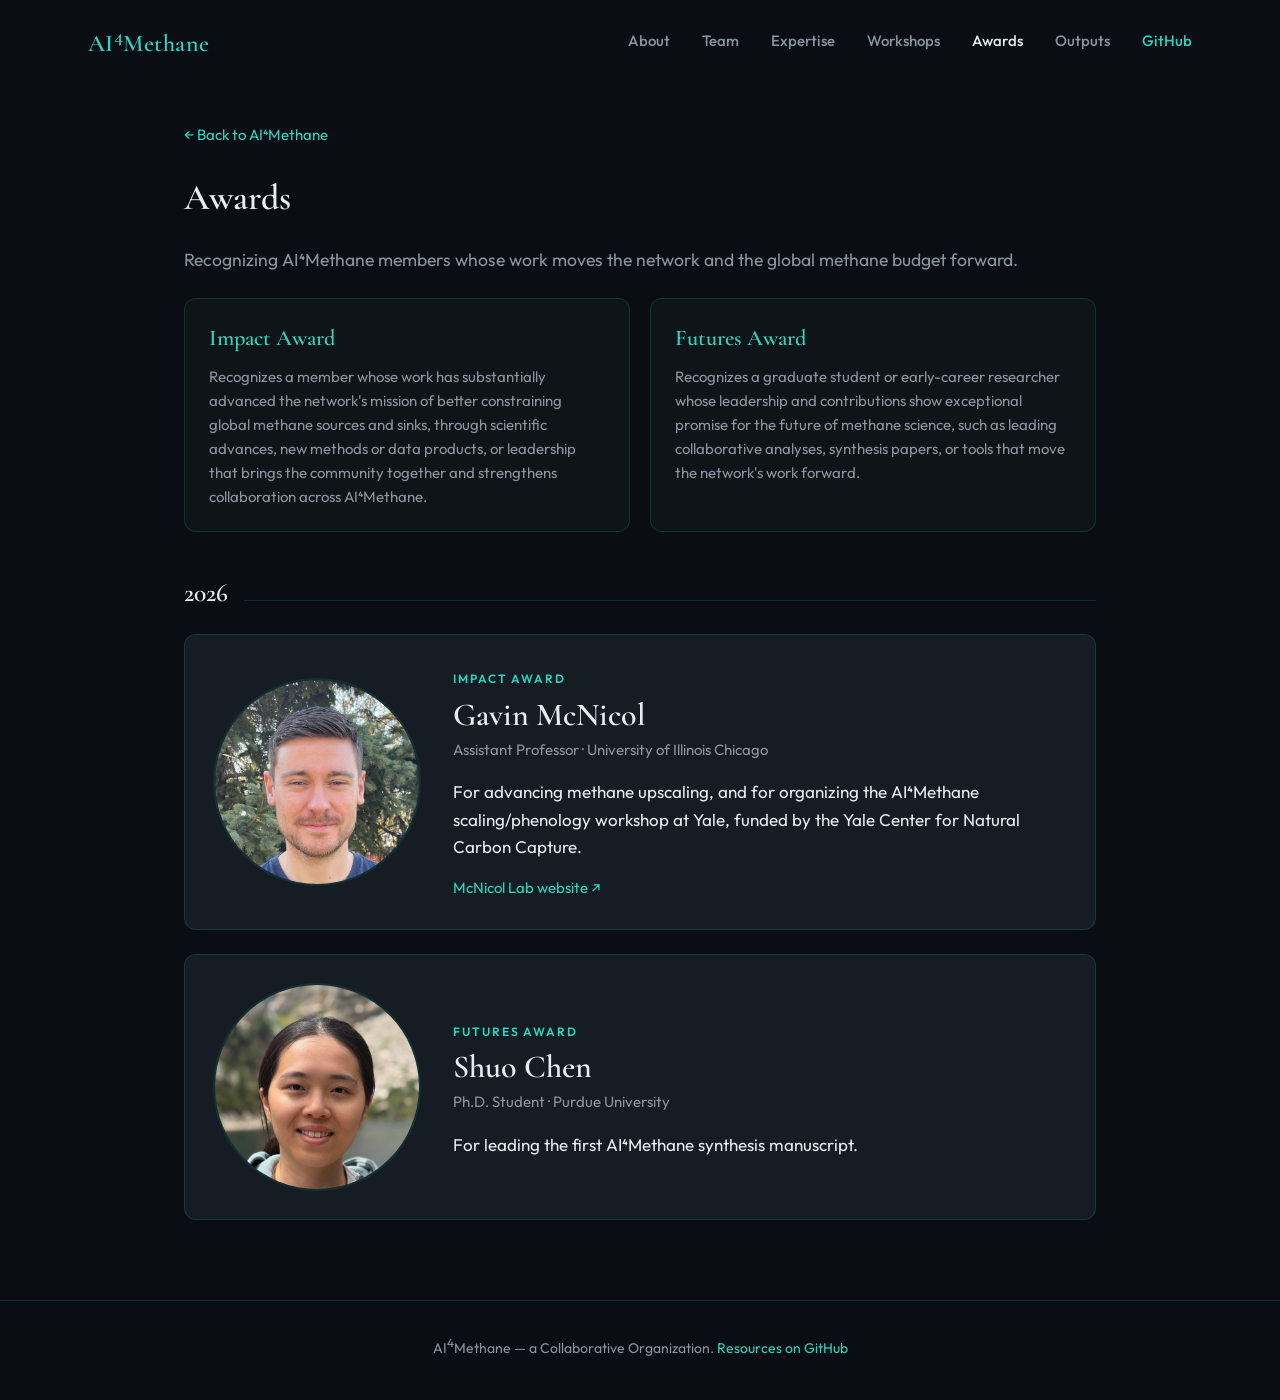
==== awards.html @ b7da412f "Add 2026 workshop and awards pages" ====
<!DOCTYPE html>
<html lang="en">
<head>
  <meta charset="UTF-8" />
  <meta name="viewport" content="width=device-width, initial-scale=1.0" />
  <title>Awards — AI⁴Methane</title>
  <meta name="description" content="AI⁴Methane awards recognizing members who advance methane science: the Impact Award and the Futures Award." />
  <link rel="preconnect" href="https://fonts.googleapis.com" />
  <link rel="preconnect" href="https://fonts.gstatic.com" crossorigin />
  <link href="https://fonts.googleapis.com/css2?family=Cormorant+Garamond:ital,wght@0,400;0,600;1,400&family=Outfit:wght@300;400;500;600&display=swap" rel="stylesheet" />
  <link rel="stylesheet" href="styles.css" />
  <link rel="stylesheet" href="expertise.css" />
  <style>
    .award-year {
      display: flex; align-items: baseline; gap: 1rem;
      font-family: var(--font-serif); font-weight: 600; font-size: 1.6rem; color: var(--text);
      margin: 2.5rem 0 1.25rem;
    }
    .award-year::after { content: ""; flex: 1; height: 1px; background: var(--border); }
    .award-types { display: grid; grid-template-columns: repeat(auto-fit, minmax(min(100%, 20rem), 1fr)); gap: 1.25rem; margin: 0 0 1rem; }
    .award-type { border: 1px solid var(--border); border-radius: var(--radius); padding: 1.35rem 1.5rem; background: var(--bg-elevated); }
    .award-type h3 { font-family: var(--font-serif); font-weight: 600; font-size: 1.4rem; margin: 0 0 0.5rem; color: var(--accent); }
    .award-type p { margin: 0; color: var(--text-muted); font-size: 0.9375rem; line-height: 1.6; }
    .awards-list { list-style: none; margin: 0; padding: 0; display: flex; flex-direction: column; gap: 1.5rem; }
    .award {
      display: grid; grid-template-columns: 13rem 1fr; gap: 2rem; align-items: center;
      background: var(--surface); border: 1px solid var(--border); border-radius: var(--radius);
      padding: 1.75rem; transition: border-color 0.2s ease, box-shadow 0.2s ease;
    }
    .award:hover { border-color: var(--accent); box-shadow: 0 0 20px var(--accent-glow); }
    .award-photo {
      width: 13rem; height: 13rem; border-radius: 50%; object-fit: cover; display: block;
      border: 2px solid var(--border); background: var(--bg-elevated);
    }
    .award-name-label {
      display: inline-block; font-size: 0.75rem; font-weight: 600; text-transform: uppercase; letter-spacing: 0.16em;
      color: var(--accent); margin: 0 0 0.5rem;
    }
    .award h2 { font-family: var(--font-serif); font-weight: 600; font-size: clamp(1.6rem, 3.5vw, 2rem); line-height: 1.15; margin: 0 0 0.25rem; }
    .award-role { color: var(--text-muted); font-size: 0.9375rem; margin: 0 0 1rem; }
    .award-citation { color: var(--text); margin: 0; max-width: 40em; line-height: 1.6; }
    .award-links { margin: 1rem 0 0; font-size: 0.9375rem; }
    .award-links a { color: var(--accent); text-decoration: none; }
    .award-links a:hover { text-decoration: underline; }
    @media (max-width: 640px) {
      .award { grid-template-columns: 1fr; gap: 1.25rem; padding: 1.5rem; text-align: center; justify-items: center; }
      .award-photo { width: 10rem; height: 10rem; }
      .award-citation { text-align: left; }
    }
  </style>
</head>
<body>
  <header class="site-header">
    <div class="wrap">
      <a href="index.html" class="logo">AI<sup>4</sup>Methane</a>
      <nav>
        <a href="index.html#about">About</a>
        <a href="index.html#team">Team</a>
        <a href="expertise.html">Expertise</a>
        <a href="index.html#workshops">Workshops</a>
        <a href="awards.html" aria-current="page" style="color:var(--text)">Awards</a>
        <a href="index.html#outputs">Outputs</a>
        <a href="https://cu-esiil.github.io/AI-for-Natural-Methane/" target="_blank" rel="noopener" class="nav-cta">GitHub</a>
      </nav>
    </div>
  </header>

  <main class="page-main">
    <section class="section" style="padding-top:1rem">
      <div class="wrap" style="max-width:60rem">
        <a href="index.html" class="page-back">← Back to AI⁴Methane</a>
        <h1 class="section-title" style="margin-bottom:0.5rem">Awards</h1>
        <p class="section-lead">Recognizing AI⁴Methane members whose work moves the network and the global methane budget forward.</p>

        <div class="award-types">
          <section class="award-type" aria-labelledby="about-impact">
            <h3 id="about-impact">Impact Award</h3>
            <p>Recognizes a member whose work has substantially advanced the network's mission of better constraining global methane sources and sinks, through scientific advances, new methods or data products, or leadership that brings the community together and strengthens collaboration across AI⁴Methane.</p>
          </section>
          <section class="award-type" aria-labelledby="about-futures">
            <h3 id="about-futures">Futures Award</h3>
            <p>Recognizes a graduate student or early-career researcher whose leadership and contributions show exceptional promise for the future of methane science, such as leading collaborative analyses, synthesis papers, or tools that move the network's work forward.</p>
          </section>
        </div>

        <!-- To add an award: copy one <li class="award"> block, put the photo in images/awards/
             (square, about 640×640 px), and add a new year heading above the list if needed. -->
        <h2 class="award-year" id="y2026">2026</h2>
        <ul class="awards-list">
          <li class="award" id="impact-2026-mcnicol">
            <img class="award-photo" src="images/awards/gavin-mcnicol-2026.jpg" alt="Portrait of Gavin McNicol" width="640" height="640" loading="lazy" />
            <div>
              <p class="award-name-label">Impact Award</p>
              <h2>Gavin McNicol</h2>
              <p class="award-role">Assistant Professor · University of Illinois Chicago</p>
              <p class="award-citation">For advancing methane upscaling, and for organizing the AI⁴Methane scaling/phenology workshop at Yale, funded by the Yale Center for Natural Carbon Capture.</p>
              <p class="award-links"><a href="https://mcnicol-lab.github.io/ecophilab/" target="_blank" rel="noopener">McNicol Lab website ↗</a></p>
            </div>
          </li>
          <li class="award" id="futures-2026-chen">
            <img class="award-photo" src="images/awards/shuo-chen-2026.jpg" alt="Portrait of Shuo Chen" width="640" height="640" loading="lazy" />
            <div>
              <p class="award-name-label">Futures Award</p>
              <h2>Shuo Chen</h2>
              <p class="award-role">Ph.D. Student · Purdue University</p>
              <p class="award-citation">For leading the first AI⁴Methane synthesis manuscript.</p>
            </div>
          </li>
        </ul>
      </div>
    </section>
  </main>

  <footer class="site-footer">
    <div class="wrap">
      <p>AI<sup>4</sup>Methane — a Collaborative Organization. <a href="https://cu-esiil.github.io/AI-for-Natural-Methane/" target="_blank" rel="noopener">Resources on GitHub</a></p>
    </div>
  </footer>
  <script src="script.js"></script>
</body>
</html>
---- styles.css ----
/* AI4M — AI for Natural Methane | Distinctive dark theme */

:root {
  --bg: #0a0e14;
  --bg-elevated: #0f1419;
  --surface: #151c24;
  --text: #e6edf3;
  --text-muted: #8b949e;
  --accent: #2dd4bf;
  --accent-dim: #14b8a6;
  --accent-glow: rgba(45, 212, 191, 0.25);
  --border: rgba(45, 212, 191, 0.15);
  --font-serif: "Cormorant Garamond", Georgia, serif;
  --font-sans: "Outfit", system-ui, sans-serif;
  --space: 1.5rem;
  --wrap: min(90vw, 72rem);
  --radius: 12px;
}

*,
*::before,
*::after {
  box-sizing: border-box;
}

html {
  scroll-behavior: smooth;
}

/* Scroll-triggered reveal animations */
.reveal {
  opacity: 0;
  transform: translateY(28px);
  transition:
    opacity 0.7s cubic-bezier(0.22, 1, 0.36, 1),
    transform 0.7s cubic-bezier(0.22, 1, 0.36, 1);
}

.reveal.is-visible {
  opacity: 1;
  transform: translateY(0);
}

.reveal[data-delay="0"] { transition-delay: 0ms; }
.reveal[data-delay="1"] { transition-delay: 80ms; }
.reveal[data-delay="2"] { transition-delay: 160ms; }
.reveal[data-delay="3"] { transition-delay: 240ms; }
.reveal[data-delay="4"] { transition-delay: 320ms; }
.reveal[data-delay="5"] { transition-delay: 400ms; }

@media (prefers-reduced-motion: reduce) {
  .reveal {
    opacity: 1;
    transform: none;
    transition-duration: 0.01ms;
  }
  .reveal.is-visible { transform: none; }
  .team-card.reveal { transform: none; }
  .team-card.reveal.is-visible { transform: none; }
  .approach-list li.reveal { transform: none; }
  .approach-list li.reveal.is-visible { transform: none; }
  .sector-card.reveal { transform: none; }
  .sector-card.reveal.is-visible { transform: none; }
}

/* Slight scale-up for cards when they enter */
.team-card.reveal {
  transform: translateY(28px) scale(0.97);
}
.team-card.reveal.is-visible {
  transform: translateY(0) scale(1);
}

/* Approach list items slide in from the left */
.approach-list li.reveal {
  transform: translateX(-24px) translateY(12px);
}
.approach-list li.reveal.is-visible {
  transform: translateX(0) translateY(0);
}

.sector-card.reveal {
  transform: translateY(28px) scale(0.98);
}
.sector-card.reveal.is-visible {
  transform: translateY(0) scale(1);
}

body {
  margin: 0;
  font-family: var(--font-sans);
  font-weight: 400;
  font-size: 1.0625rem;
  line-height: 1.65;
  color: var(--text);
  background: var(--bg);
  min-height: 100vh;
  position: relative;
  overflow-x: hidden;
}

/* Noise overlay disabled for Chrome stability (Safari was fine with it) */
.noise {
  display: none;
}

.wrap {
  width: 100%;
  max-width: var(--wrap);
  margin-left: auto;
  margin-right: auto;
  padding-left: var(--space);
  padding-right: var(--space);
}

/* Header */
.site-header {
  position: fixed;
  top: 0;
  left: 0;
  right: 0;
  z-index: 50;
  padding: 1.25rem 0;
  background: linear-gradient(to bottom, var(--bg) 60%, transparent);
  transition: background 0.3s ease;
}

.site-header.scrolled {
  background: rgba(10, 14, 20, 0.98);
  /* no backdrop-filter: avoids Chrome GPU crash on some systems */
}

.site-header .wrap {
  display: flex;
  align-items: center;
  justify-content: space-between;
}

.logo {
  font-family: var(--font-serif);
  font-weight: 600;
  font-size: 1.5rem;
  color: var(--accent);
  text-decoration: none;
  letter-spacing: 0.02em;
}

.site-header nav {
  display: flex;
  align-items: center;
  gap: 2rem;
}

.site-header nav a {
  color: var(--text-muted);
  text-decoration: none;
  font-weight: 500;
  font-size: 0.9375rem;
  transition: color 0.2s ease;
}

.site-header nav a:hover {
  color: var(--text);
}

.nav-cta {
  color: var(--accent) !important;
}

.nav-cta:hover {
  color: var(--accent-dim) !important;
}

/* Hero */
.hero {
  position: relative;
  min-height: 100vh;
  display: flex;
  align-items: center;
  padding: 8rem 0 6rem;
}

.hero-label {
  font-size: 0.8125rem;
  font-weight: 500;
  text-transform: uppercase;
  letter-spacing: 0.2em;
  color: var(--accent);
  margin-bottom: 1rem;
}

.hero-title {
  font-family: var(--font-serif);
  font-weight: 600;
  font-size: clamp(2.75rem, 8vw, 4.5rem);
  line-height: 1.1;
  margin: 0 0 1.25rem;
  letter-spacing: -0.02em;
  background: linear-gradient(135deg, #fff 0%, var(--text-muted) 100%);
  -webkit-background-clip: text;
  -webkit-text-fill-color: transparent;
  background-clip: text;
}

.hero-subtitle {
  font-size: clamp(1.1rem, 2.5vw, 1.35rem);
  color: var(--text-muted);
  max-width: 36em;
  margin: 0 0 2.5rem;
  line-height: 1.5;
}

.hero-cta {
  display: flex;
  flex-wrap: wrap;
  gap: 1rem;
}

/* Buttons */
.btn {
  display: inline-flex;
  align-items: center;
  justify-content: center;
  padding: 0.75rem 1.5rem;
  font-family: var(--font-sans);
  font-size: 0.9375rem;
  font-weight: 500;
  text-decoration: none;
  border-radius: var(--radius);
  transition: transform 0.2s ease, box-shadow 0.2s ease;
}

.btn-primary {
  background: var(--accent);
  color: var(--bg);
}

.btn-primary:hover {
  box-shadow: 0 0 24px var(--accent-glow);
  transform: translateY(-1px);
}

.btn-ghost {
  color: var(--text-muted);
  border: 1px solid var(--border);
}

.btn-ghost:hover {
  color: var(--text);
  border-color: var(--accent);
}

/* Hero visual orbs */
.hero-visual {
  position: absolute;
  inset: 0;
  overflow: hidden;
  pointer-events: none;
}

/* Hero orbs: no blur to avoid Chrome GPU/compositor crash (Safari handles blur better) */
.grid-orb {
  position: absolute;
  border-radius: 50%;
  opacity: 0.2;
}

.grid-orb-1 {
  width: 40vmin;
  height: 40vmin;
  background: var(--accent-glow);
  top: 10%;
  right: 10%;
}

.grid-orb-2 {
  width: 28vmin;
  height: 28vmin;
  background: rgba(20, 184, 166, 0.25);
  bottom: 20%;
  left: 5%;
}

.grid-orb-3 {
  width: 22vmin;
  height: 22vmin;
  background: rgba(45, 212, 191, 0.2);
  top: 50%;
  left: 50%;
  transform: translate(-50%, -50%);
}

/* Sections */
.section {
  padding: 5rem 0;
  position: relative;
  z-index: 1;
}

.section-title {
  font-family: var(--font-serif);
  font-weight: 600;
  font-size: clamp(1.75rem, 4vw, 2.25rem);
  margin: 0 0 1.5rem;
  color: var(--text);
}

.section-lead {
  color: var(--text-muted);
  margin-bottom: 1.5rem;
  font-size: 1.1rem;
}

.prose {
  max-width: 50em;
}

.prose p {
  margin: 0 0 1.25rem;
  color: var(--text-muted);
}

.prose p:last-child {
  margin-bottom: 0;
}

.prose strong {
  color: var(--text);
  font-weight: 500;
}

/* Team */
.team-list {
  list-style: none;
  margin: 0;
  padding: 0;
  display: grid;
  grid-template-columns: repeat(auto-fill, minmax(260px, 1fr));
  gap: 1.5rem;
}

.team-card {
  background: var(--surface);
  border: 1px solid var(--border);
  border-radius: var(--radius);
  padding: 1.5rem;
  display: flex;
  flex-direction: column;
  align-items: center;
  text-align: center;
  gap: 0.75rem;
  transition:
    border-color 0.2s ease,
    box-shadow 0.2s ease,
    opacity 0.7s cubic-bezier(0.22, 1, 0.36, 1),
    transform 0.7s cubic-bezier(0.22, 1, 0.36, 1);
}

.team-portrait {
  width: 120px;
  height: 120px;
  border-radius: 50%;
  object-fit: cover;
  border: 2px solid var(--border);
  background: var(--bg-elevated);
}

.team-card:hover {
  border-color: var(--accent);
  box-shadow: 0 0 20px var(--accent-glow);
}

/* Participant map (our network) */
.network-section {
  margin-top: 3rem;
  padding-top: 2rem;
  border-top: 1px solid var(--border);
}
.network-section .section-title {
  margin-bottom: 0.5rem;
}
.map-stats {
  color: var(--text-muted);
  margin-bottom: 0.75rem;
  font-size: 0.9375rem;
}
.map-stats #map-participant-count,
.map-stats #map-institution-count {
  color: var(--accent);
  font-weight: 600;
}
.map-stats a {
  color: var(--accent);
  text-decoration: none;
}
.map-stats a:hover {
  text-decoration: underline;
}
.participant-map {
  width: 100%;
  height: 360px;
  border-radius: var(--radius);
  border: 1px solid var(--border);
  background: var(--surface);
}
.participant-map .leaflet-popup-content-wrapper {
  background: var(--surface);
  color: var(--text);
  border: 1px solid var(--border);
  border-radius: 8px;
}
.participant-map .leaflet-popup-tip { background: var(--surface); }
.participant-map .map-popup { padding: 0.25rem 0; line-height: 1.4; }
.participant-map .participant-marker { background: none; border: none; }
.participant-map .participant-marker-dot {
  display: block;
  width: 12px;
  height: 12px;
  margin: -6px 0 0 -6px;
  background: var(--accent);
  border: 2px solid var(--bg);
  border-radius: 50%;
  box-shadow: 0 1px 3px rgba(0,0,0,0.4);
}

.team-name {
  font-family: var(--font-serif);
  font-size: 1.25rem;
  font-weight: 600;
  color: var(--text);
}

.team-org {
  font-size: 0.875rem;
  color: var(--text-muted);
  line-height: 1.4;
}

/* Approach */
.approach-list {
  list-style: none;
  margin: 0;
  padding: 0;
  display: flex;
  flex-direction: column;
  gap: 1rem;
}

.approach-list li {
  display: flex;
  align-items: flex-start;
  gap: 1rem;
  padding: 1rem 1.25rem;
  background: var(--surface);
  border: 1px solid var(--border);
  border-radius: var(--radius);
  color: var(--text-muted);
  transition:
    opacity 0.7s cubic-bezier(0.22, 1, 0.36, 1),
    transform 0.7s cubic-bezier(0.22, 1, 0.36, 1);
}

.approach-list li strong {
  color: var(--text);
}

.approach-icon {
  flex-shrink: 0;
  width: 2rem;
  height: 2rem;
  display: flex;
  align-items: center;
  justify-content: center;
  background: var(--accent);
  color: var(--bg);
  border-radius: 6px;
  font-size: 1.1rem;
  font-weight: 600;
}

/* Sectors */
.sectors-list {
  list-style: none;
  margin: 0;
  padding: 0;
  display: grid;
  gap: 1.5rem;
  grid-template-columns: repeat(auto-fit, minmax(280px, 1fr));
}

.sector-card {
  background: var(--surface);
  border: 1px solid var(--border);
  border-radius: var(--radius);
  padding: 1.5rem 1.75rem;
  display: flex;
  flex-direction: column;
  gap: 0.75rem;
  transition:
    border-color 0.2s ease,
    box-shadow 0.2s ease,
    opacity 0.7s cubic-bezier(0.22, 1, 0.36, 1),
    transform 0.7s cubic-bezier(0.22, 1, 0.36, 1);
}

.sector-card:hover {
  border-color: var(--accent);
  box-shadow: 0 0 20px var(--accent-glow);
}

.sector-name {
  font-family: var(--font-serif);
  font-size: 1.35rem;
  font-weight: 600;
  color: var(--accent);
}

.sector-desc {
  font-size: 0.9375rem;
  color: var(--text-muted);
  line-height: 1.6;
}

/* Past / Upcoming Workshops */
.workshops-grid {
  display: grid;
  grid-template-columns: repeat(auto-fit, minmax(min(100%, 240px), 1fr));
  gap: 1.5rem;
  margin-bottom: 1.5rem;
}

.workshop-card {
  background: var(--surface);
  border: 1px solid var(--border);
  border-radius: var(--radius);
  overflow: hidden;
  display: flex;
  flex-direction: column;
  transition: border-color 0.2s ease, box-shadow 0.2s ease;
}

.workshop-card:hover {
  border-color: var(--accent);
  box-shadow: 0 0 20px var(--accent-glow);
}

.workshop-image-link {
  display: block;
  position: relative;
  aspect-ratio: 16 / 10;
  background: var(--bg-elevated);
}

.workshop-image {
  width: 100%;
  height: 100%;
  object-fit: cover;
  display: block;
}

.workshop-image-fallback {
  display: none;
  align-items: center;
  justify-content: center;
  width: 100%;
  height: 100%;
  font-size: 0.9375rem;
  font-weight: 500;
  color: var(--text-muted);
  background: var(--bg-elevated);
  text-align: center;
  padding: 1rem;
}

.workshop-card-upcoming .workshop-image-fallback {
  display: flex;
}

.workshop-body {
  padding: 1.25rem 1.5rem;
  display: flex;
  flex-direction: column;
  gap: 0.5rem;
}

.workshop-title {
  font-family: var(--font-serif);
  font-size: 1.25rem;
  font-weight: 600;
  margin: 0;
  color: var(--text);
}

.workshop-meta {
  font-size: 0.8125rem;
  color: var(--accent);
  margin: 0;
  font-weight: 500;
}

.workshop-desc {
  font-size: 0.9375rem;
  color: var(--text-muted);
  line-height: 1.55;
  margin: 0;
}

.workshop-more { color: var(--accent); text-decoration: none; font-weight: 500; }
.workshop-more:hover { text-decoration: underline; }
a.workshop-image-link { overflow: hidden; }
a.workshop-image-link .workshop-image { transition: transform 0.4s ease; }
a.workshop-image-link:hover .workshop-image { transform: scale(1.03); }

.workshops-cta {
  margin: 0;
  text-align: center;
}

.workshops-cta .btn {
  margin: 0;
}

/* Outputs */
.outputs-card {
  background: var(--surface);
  border: 1px solid var(--border);
  border-radius: var(--radius);
  padding: 2rem;
  max-width: 40em;
}

.outputs-card p {
  margin: 0 0 1rem;
  color: var(--text-muted);
}

.outputs-card ul {
  margin: 0 0 1.5rem 1.25rem;
  color: var(--text-muted);
}

.outputs-card ul li {
  margin-bottom: 0.5rem;
}

.outputs-card .btn {
  margin-top: 0.5rem;
}

/* CTA */
.section-cta {
  text-align: center;
  padding: 4rem 0;
}

.cta-text {
  font-size: 0.9375rem;
  color: var(--text-muted);
  margin: 0 0 0.5rem;
}

.link-esiil {
  font-family: var(--font-serif);
  font-size: 1.5rem;
  font-weight: 600;
  color: var(--accent);
  text-decoration: none;
}

.link-esiil:hover {
  text-decoration: underline;
}

/* Footer */
.site-footer {
  padding: 2rem 0;
  border-top: 1px solid var(--border);
}

.site-footer .wrap {
  text-align: center;
}

.site-footer p {
  margin: 0 0 0.5rem;
  font-size: 0.875rem;
  color: var(--text-muted);
}

.site-footer a {
  color: var(--accent);
  text-decoration: none;
}

.site-footer a:hover {
  text-decoration: underline;
}

/* Responsive */
@media (max-width: 768px) {
  .site-header nav {
    gap: 1.25rem;
  }

  .site-header nav a:not(.nav-cta) {
    display: none;
  }

  .hero {
    padding: 6rem 0 4rem;
  }

  .section {
    padding: 3.5rem 0;
  }

  .team-list {
    grid-template-columns: 1fr;
  }
}
---- expertise.css ----
/* AI⁴Methane: expertise survey, directory, and home-page summary.
   Builds on styles.css tokens (--bg, --surface, --accent, ...). */

[hidden] { display: none !important; }

.page-main { padding-top: 6.5rem; }
.page-back { display: inline-block; margin-bottom: 1.25rem; color: var(--accent); text-decoration: none; font-size: 0.9375rem; }
.page-back:hover { text-decoration: underline; }

.notice {
  border: 1px solid var(--border);
  background: var(--surface);
  border-radius: var(--radius);
  padding: 1rem 1.25rem;
  color: var(--text-muted);
  margin: 0 0 1.5rem;
}
.notice strong { color: var(--text); font-weight: 500; }
.notice.is-error { border-color: rgba(248, 113, 113, 0.5); }
.notice.is-error strong { color: #fca5a5; }
.notice.is-ok { border-color: var(--accent); }
.notice.is-ok strong { color: var(--accent); }
.notice[hidden] { display: none; }

/* ---------- Forms ---------- */
.form-card {
  background: var(--surface);
  border: 1px solid var(--border);
  border-radius: var(--radius);
  padding: 1.75rem;
  margin-bottom: 1.5rem;
}
.form-card h2 {
  font-family: var(--font-serif);
  font-weight: 600;
  font-size: 1.5rem;
  margin: 0 0 0.25rem;
}
.form-card .hint { color: var(--text-muted); font-size: 0.9375rem; margin: 0 0 1.25rem; }
.form-grid { display: grid; grid-template-columns: repeat(auto-fit, minmax(240px, 1fr)); gap: 1rem 1.25rem; }
.field { display: flex; flex-direction: column; gap: 0.35rem; }
.field.wide { grid-column: 1 / -1; }
.field label, .field .label { font-size: 0.875rem; font-weight: 500; color: var(--text); }
.field .req { color: var(--accent); }
.field small { color: var(--text-muted); font-size: 0.8125rem; }

input[type="text"], input[type="email"], input[type="url"], input[type="password"], input[type="search"], select, textarea {
  font: inherit;
  font-size: 0.9375rem;
  color: var(--text);
  background: var(--bg-elevated);
  border: 1px solid rgba(139, 148, 158, 0.35);
  border-radius: 8px;
  padding: 0.6rem 0.75rem;
  width: 100%;
  min-width: 0;
}
textarea { min-height: 7rem; resize: vertical; line-height: 1.5; }
input:focus, select:focus, textarea:focus { outline: 2px solid var(--accent); outline-offset: 1px; border-color: transparent; }
select { appearance: auto; }

/* Chip checkboxes */
.chip-group { margin-bottom: 1rem; }
.other-field { margin-top: 0.25rem; max-width: 34rem; }
.other-field label { font-weight: 400; color: var(--text-muted); font-size: 0.8125rem; }
.chip-group-name { font-size: 0.75rem; text-transform: uppercase; letter-spacing: 0.12em; color: var(--text-muted); margin: 0 0 0.5rem; }
.chips { display: flex; flex-wrap: wrap; gap: 0.5rem; }
.chip { position: relative; }
.chip input { position: absolute; opacity: 0; inset: 0; margin: 0; cursor: pointer; }
.chip span {
  display: inline-block;
  padding: 0.4rem 0.8rem;
  border: 1px solid rgba(139, 148, 158, 0.35);
  border-radius: 999px;
  font-size: 0.875rem;
  color: var(--text-muted);
  transition: border-color 0.15s ease, color 0.15s ease, background 0.15s ease;
  user-select: none;
}
.chip:hover span { border-color: var(--accent); color: var(--text); }
.chip input:checked + span { background: rgba(45, 212, 191, 0.14); border-color: var(--accent); color: var(--text); }
.chip input:checked + span::before { content: "✓ "; color: var(--accent); }
.chip input:focus-visible + span { outline: 2px solid var(--accent); outline-offset: 2px; }

.check-row { display: flex; gap: 0.6rem; align-items: flex-start; color: var(--text-muted); font-size: 0.9375rem; }
.check-row input { margin-top: 0.3rem; accent-color: var(--accent); }

.form-actions { display: flex; flex-wrap: wrap; gap: 0.75rem; align-items: center; }
button.btn { border: 0; cursor: pointer; }
button.btn[disabled] { opacity: 0.6; cursor: progress; }
.btn-danger { background: transparent; color: #fca5a5; border: 1px solid rgba(248, 113, 113, 0.4); }
.btn-danger:hover { border-color: #f87171; color: #fecaca; }
.link-btn { background: none; border: 0; color: var(--accent); font: inherit; cursor: pointer; padding: 0; }
.link-btn:hover { text-decoration: underline; }

/* ---------- Directory ---------- */
.dir-layout { display: grid; grid-template-columns: 17rem 1fr; gap: 2rem; align-items: start; }
.dir-filters { position: sticky; top: 5.5rem; max-height: calc(100vh - 6.5rem); overflow: auto; padding-right: 0.25rem; }
.dir-filters h3 {
  font-size: 0.75rem; text-transform: uppercase; letter-spacing: 0.12em; color: var(--text-muted);
  margin: 1.25rem 0 0.5rem; font-weight: 500;
}
.facet { list-style: none; margin: 0; padding: 0; }
.facet li { margin: 0; }
.facet label {
  display: flex; justify-content: space-between; gap: 0.5rem; align-items: baseline;
  padding: 0.3rem 0.4rem; border-radius: 6px; cursor: pointer; font-size: 0.875rem; color: var(--text-muted);
}
.facet label:hover { background: rgba(45, 212, 191, 0.06); color: var(--text); }
.facet input { accent-color: var(--accent); margin-right: 0.45rem; }
.facet .t { flex: 1; display: flex; align-items: baseline; }
.facet .n { font-variant-numeric: tabular-nums; font-size: 0.8125rem; color: var(--text-muted); }
.facet label.is-zero { opacity: 0.4; }
.facet-more { margin: 0.25rem 0 0 0.4rem; font-size: 0.8125rem; }

.dir-toolbar { display: flex; flex-wrap: wrap; gap: 0.75rem; align-items: center; margin-bottom: 1rem; }
.dir-toolbar input[type="search"] { flex: 1 1 18rem; }
.dir-count { color: var(--text-muted); font-size: 0.9375rem; }
.dir-count strong { color: var(--accent); font-weight: 600; }
.active-filters { display: flex; flex-wrap: wrap; gap: 0.4rem; margin-bottom: 1rem; }
.active-filters button {
  font: inherit; font-size: 0.8125rem; color: var(--text); background: rgba(45, 212, 191, 0.14);
  border: 1px solid var(--accent); border-radius: 999px; padding: 0.2rem 0.65rem; cursor: pointer;
}
.active-filters button::after { content: " ×"; color: var(--accent); }

.people { display: grid; grid-template-columns: repeat(auto-fill, minmax(min(100%, 22rem), 1fr)); gap: 1rem; }
.person {
  background: var(--surface); border: 1px solid var(--border); border-radius: var(--radius);
  padding: 1.25rem 1.35rem; display: flex; flex-direction: column; gap: 0.6rem;
}
.person h3 { font-family: var(--font-serif); font-size: 1.35rem; font-weight: 600; margin: 0; line-height: 1.2; }
.person .meta { color: var(--text-muted); font-size: 0.875rem; line-height: 1.4; }
.person .bio { color: var(--text-muted); font-size: 0.9375rem; line-height: 1.55; margin: 0; white-space: pre-line; }
.person .bio.clamped { display: -webkit-box; -webkit-line-clamp: 4; -webkit-box-orient: vertical; overflow: hidden; }
.tags { display: flex; flex-wrap: wrap; gap: 0.35rem; }
.tag {
  font: inherit; font-size: 0.78rem; padding: 0.15rem 0.55rem; border-radius: 999px;
  border: 1px solid rgba(139, 148, 158, 0.3); color: var(--text-muted); background: none; cursor: pointer;
}
.tag:hover { border-color: var(--accent); color: var(--text); }
.tag.is-match { border-color: var(--accent); color: var(--text); background: rgba(45, 212, 191, 0.12); }
.tag-label { font-size: 0.7rem; text-transform: uppercase; letter-spacing: 0.1em; color: var(--text-muted); margin-right: 0.15rem; align-self: center; }
.person .links { display: flex; flex-wrap: wrap; gap: 0.9rem; font-size: 0.875rem; margin-top: auto; padding-top: 0.25rem; }
.person .links a { color: var(--accent); text-decoration: none; }
.person .links a:hover { text-decoration: underline; }
.person .open { font-size: 0.8125rem; color: var(--text-muted); }
.person .open b { color: var(--text); font-weight: 500; }
.empty { color: var(--text-muted); padding: 2rem 0; }

.filters-toggle { display: none; }

/* ---------- Home-page expertise summary ---------- */
.expertise-summary { display: grid; grid-template-columns: repeat(auto-fit, minmax(min(100%, 18rem), 1fr)); gap: 1.5rem; margin-bottom: 1.5rem; }
.bar-card { background: var(--surface); border: 1px solid var(--border); border-radius: var(--radius); padding: 1.35rem 1.5rem; }
.bar-card h3 { font-family: var(--font-serif); font-size: 1.3rem; font-weight: 600; margin: 0 0 0.9rem; }
.bar-list { list-style: none; margin: 0; padding: 0; display: flex; flex-direction: column; gap: 0.35rem; }
.bar-list a {
  display: grid; grid-template-columns: minmax(0, 1fr) 2.25rem; gap: 0.25rem 0.75rem; align-items: center;
  text-decoration: none; color: var(--text-muted); font-size: 0.875rem; padding: 0.25rem 0.35rem; border-radius: 6px;
}
.bar-list a:hover, .bar-list a:focus-visible { background: rgba(45, 212, 191, 0.06); color: var(--text); }
.bar-list .bar-term { grid-column: 1; line-height: 1.35; }
.bar-list .bar-n { grid-column: 2; grid-row: 1 / span 2; text-align: right; color: var(--text); font-variant-numeric: tabular-nums; }
.bar-list .bar-track { grid-column: 1; height: 6px; border-radius: 3px; background: rgba(139, 148, 158, 0.15); overflow: hidden; }
.bar-list .bar-fill { display: block; height: 100%; background: var(--accent); border-radius: 0 3px 3px 0; }
.expertise-stats { color: var(--text-muted); margin: -0.5rem 0 1.5rem; }
.expertise-stats strong { color: var(--accent); font-weight: 600; }
.expertise-cta { display: flex; flex-wrap: wrap; gap: 1rem; }
.term-cloud { display: flex; flex-wrap: wrap; gap: 0.4rem; }

@media (max-width: 860px) {
  .dir-layout { grid-template-columns: 1fr; }
  .dir-filters { position: static; max-height: none; display: none; }
  .dir-filters.is-open { display: block; }
  .filters-toggle { display: inline-flex; }
}
@media (max-width: 600px) {
  .form-card { padding: 1.25rem; }
  .page-main { padding-top: 5.5rem; }
}
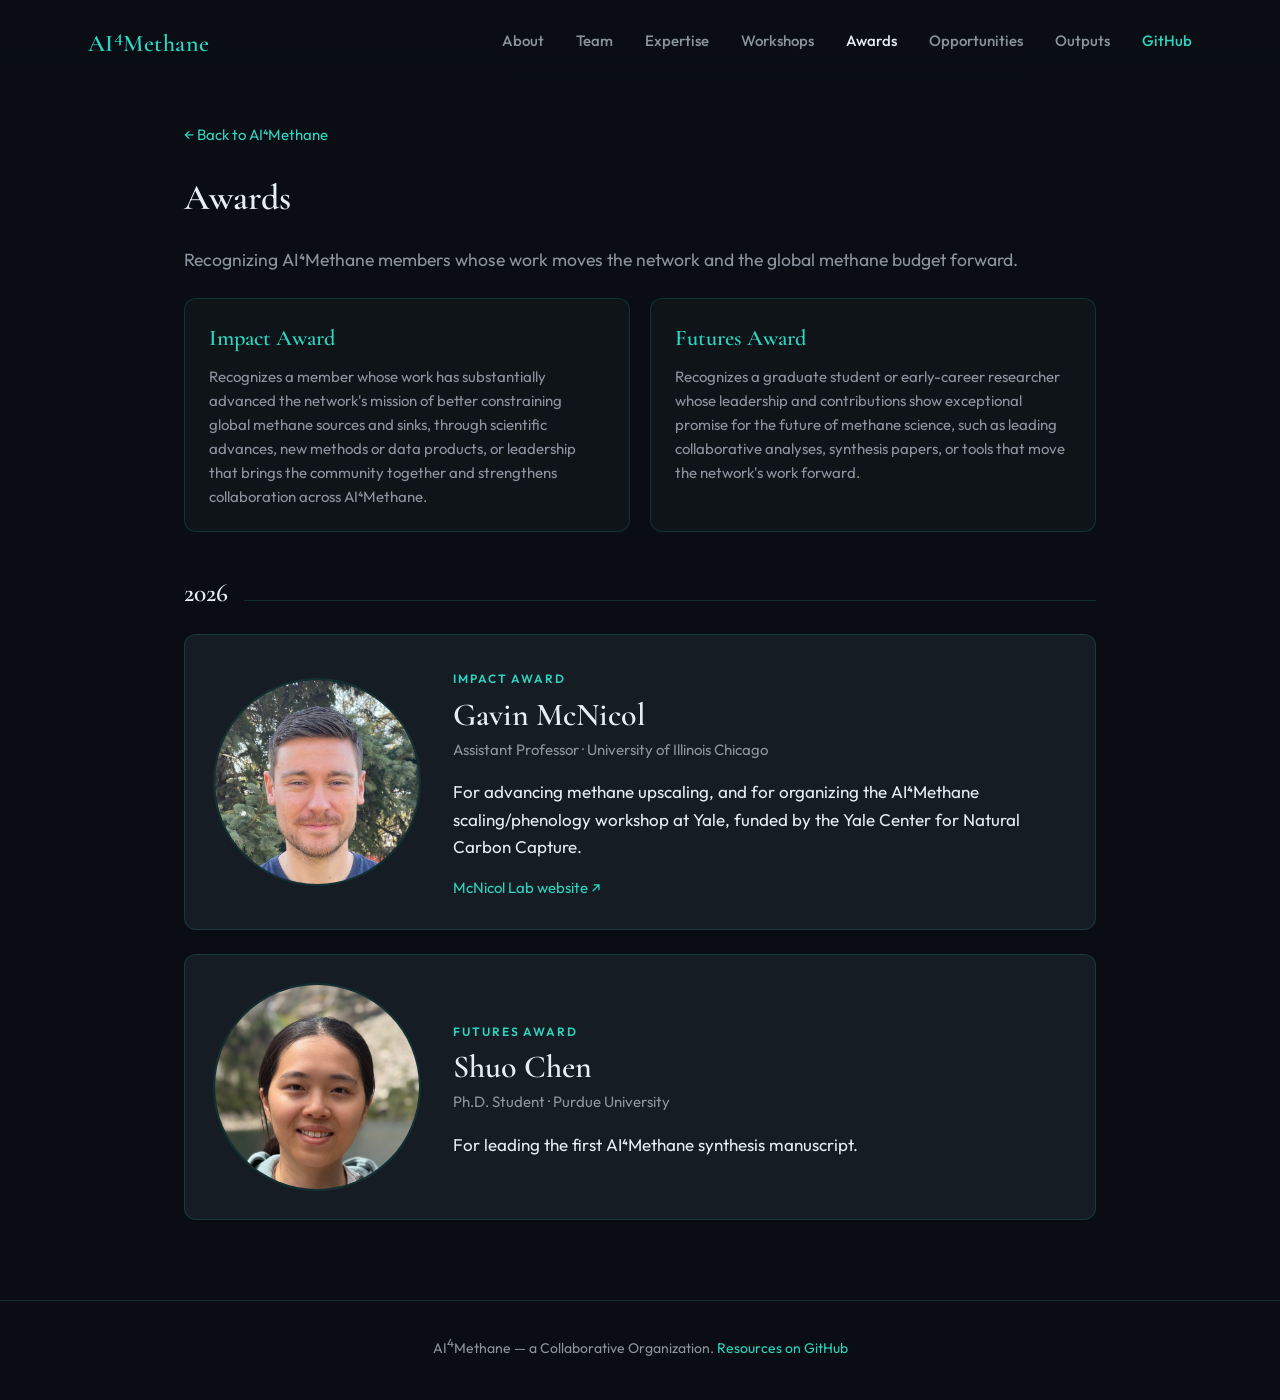
==== commit b3018cef: "Add member opportunities page" ====
--- a/awards.html
+++ b/awards.html
@@ -59,6 +59,7 @@
         <a href="expertise.html">Expertise</a>
         <a href="index.html#workshops">Workshops</a>
         <a href="awards.html" aria-current="page" style="color:var(--text)">Awards</a>
+        <a href="opportunities.html">Opportunities</a>
         <a href="index.html#outputs">Outputs</a>
         <a href="https://cu-esiil.github.io/AI-for-Natural-Methane/" target="_blank" rel="noopener" class="nav-cta">GitHub</a>
       </nav>
